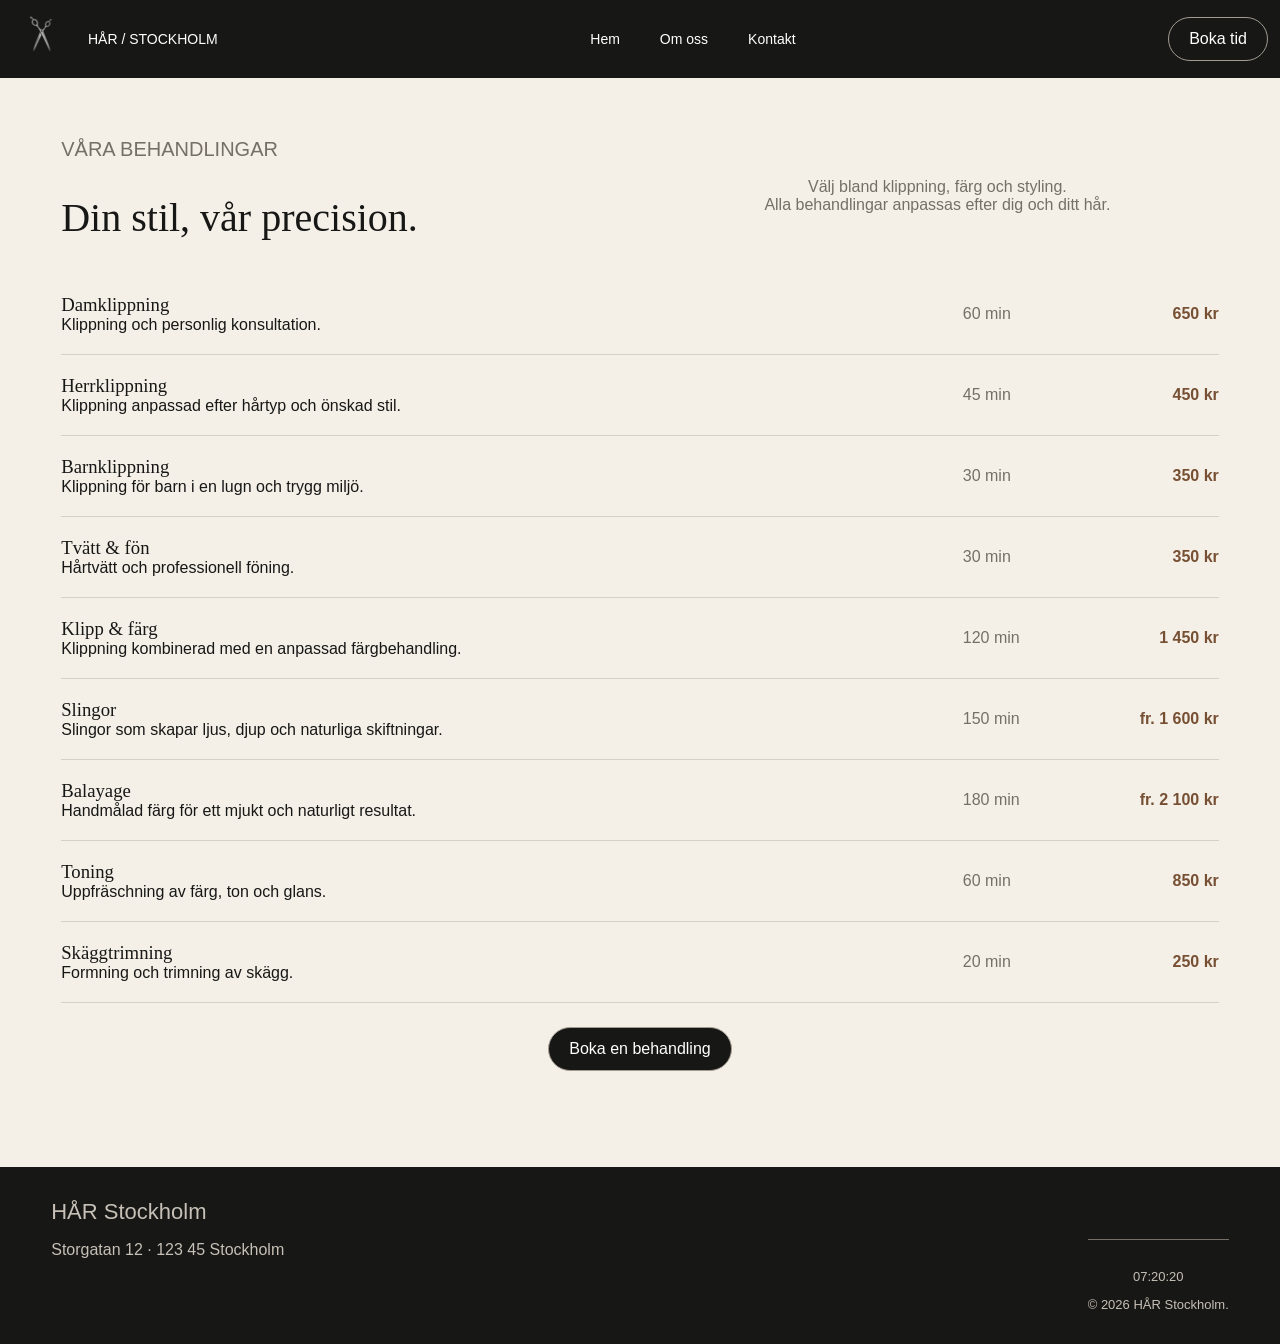
==== behandlingar.html @ 0d1c48df "Add files via upload" ====
<!doctype html>
<html lang="sv">
<head>

  <meta charset="utf-8"><meta name="viewport" content="width=device-width, initial-scale=1">

  <title>HÅR Stockholm — Klippning, färg & styling</title>

  <meta name="description" content="Personlig hårvård i Stockholm. Klippning, färg, slingor och styling av erfarna frisörer.">

  <link rel="icon" type="image/png" href="images/favicon.png">
  <link rel="stylesheet" href="style.css">
  <script src="script.js" defer></script>

<script type="application/ld+json">
    {
    "@context":"https://schema.org",
    "@type":"HairSalon", 
    "name":"HÅR Stockholm",
    "address":{
        "@type":"PostalAddress",
        "streetAddress":"Storgatan 12",
        "addressLocality":"Stockholm",
        "addressCountry":"SE"},
    "openingHours":[
    "Mo-Fr 10:00-19:00",
    "Sa 10:00-15:00"] 
    }
</script>

</head>

<body>

  <header class="site-header">
    <a class="brand" href="index.html">
      <img src="images/s1.png" alt="">
      <span>HÅR / STOCKHOLM

      </span></a>

    <nav class="main-nav" id="main-nav" aria-label="Huvudmeny">
      <ul><li><a href="index.html">Hem</a></li>
        <li><a href="omoss.html">Om oss</a></li>
        <li><a href="contact.html">Kontakt</a></li>
      </ul>
    </nav>

    <a class="header-book" href="bokning.html">Boka tid</a>

    <button class="menu-toggle" id="menyknapp" type="button" onclick="visaMeny()">Meny</button>

  </header>

<body>
    <section class="section" id="behandlingar">

    <!-- Sektionens rubrik -->

    <div class="section-head">
        <div>
            <p class="eyebrow">
                Våra behandlingar
            </p>

            <h2 class="section-title">
                Din stil, vår precision.
            </h2>
        </div>

        <p class="lead">
            Välj bland klippning, färg och styling.<br>
            Alla behandlingar anpassas efter dig och ditt hår.
        </p>
    </div>


    <!-- Lista över behandlingar -->

    <ul class="treatment-list">

        <li class="treatment">
            <div>
                <h3>Damklippning</h3>
                <p>Klippning och personlig konsultation.</p>
            </div>

            <span class="treatment-time">60 min</span>
            <strong class="treatment-price">650 kr</strong>
        </li>

        <li class="treatment">
            <div>
                <h3>Herrklippning</h3>
                <p>Klippning anpassad efter hårtyp och önskad stil.</p>
            </div>

            <span class="treatment-time">45 min</span>
            <strong class="treatment-price">450 kr</strong>
        </li>

        <li class="treatment">
            <div>
                <h3>Barnklippning</h3>
                <p>Klippning för barn i en lugn och trygg miljö.</p>
            </div>

            <span class="treatment-time">30 min</span>
            <strong class="treatment-price">350 kr</strong>
        </li>

        <li class="treatment">
            <div>
                <h3>Tvätt &      fön</h3>
                <p>Hårtvätt och professionell föning.</p>
            </div>

            <span class="treatment-time">30 min</span>
            <strong class="treatment-price">350 kr</strong>
        </li>

        <li class="treatment">
            <div>
                <h3>Klipp & färg</h3>
                <p>Klippning kombinerad med en anpassad färgbehandling.</p>
            </div>

            <span class="treatment-time">120 min</span>
            <strong class="treatment-price">1 450 kr</strong>
        </li>

        <li class="treatment">
            <div>
                <h3>Slingor</h3>
                <p>Slingor som skapar ljus, djup och naturliga skiftningar.</p>
            </div>

            <span class="treatment-time">150 min</span>
            <strong class="treatment-price">fr. 1 600 kr</strong>
        </li>

        <li class="treatment">
            <div>
                <h3>Balayage</h3>
                <p>Handmålad färg för ett mjukt och naturligt resultat.</p>
            </div>

            <span class="treatment-time">180 min</span>
            <strong class="treatment-price">fr. 2 100 kr</strong>
        </li>

        <li class="treatment">
            <div>
                <h3>Toning</h3>
                <p>Uppfräschning av färg, ton och glans.</p>
            </div>

            <span class="treatment-time">60 min</span>
            <strong class="treatment-price">850 kr</strong>
        </li>

        <li class="treatment">
            <div>
                <h3>Skäggtrimning</h3>
                <p>Formning och trimning av skägg.</p>
            </div>

            <span class="treatment-time">20 min</span>
            <strong class="treatment-price">250 kr</strong>
        </li>

    </ul>


    <!-- Länk till bokningssidan -->

    <div class="treatment-action">
        <a class="button" href="bokning.html">Boka en behandling</a>
    </div>

</section>

  <footer class="site-footer">

    <div class="footer-inner">

        <div>

            <strong>HÅR Stockholm</strong>
            <p>Storgatan 12 · 123 45 Stockholm</p>
            
        </div>

      <!-- JavaScript uppdateras från datorns tid för att kolla om salongen har öppet -->

    <div class="footer-copy"><p id="klocka" style="text-align: center;"></p>© 2026 HÅR Stockholm.</div>
  
  </div>

</footer>

</body>
</html>
---- style.css ----
/* Variabler */
:root {
    --ink: #171716;
    --paper: #f4f0e8;
    --paper-bright: #ffffff;
    --copper-dark: #775034;
    --silver: #c6c0b6;
    --silver-dark: #a29c8f;
    --muted: #756f66;
    --line: #d6d0c6;
    --nav-hover: #393733;
    --black: #000000;

    --serif: Georgia, 'Times New Roman', serif;
    --sans: ui-sans-serif, 'Segoe UI', sans-serif;
    --body-font: Arial, sans-serif;

    --smooth: .66s ease;
}

/* Grundstil */
* {
    box-sizing: border-box;
}

body {
    margin: 0;
    background: var(--paper);
    color: var(--ink);
    font-family: var(--body-font);
    font-size: 16px;
}

img {
    display: block;
    max-width: 100%;
}

a {
    color: inherit;
    text-decoration: none;
}

button, input, textarea {
    font: inherit;
}

h1, h2, h3 {
    font-family: var(--serif);
    font-weight: normal;
    cursor: default;
}

.section, .page-hero, .footer-inner {
    width: 92%;
    max-width: 1180px;
    margin: auto;
}

.section, .page-hero {
    padding-top: 40px;
    padding-right: 10px;
    padding-bottom: 40px;
    padding-left: 10px;
}

/* Meny */
.site-header, .brand, .main-nav ul, .hero-actions {
    display: flex;
    align-items: center;
    gap: 16px;
}

.site-header {
    position: sticky;
    min-height: 78px;
    padding: 12px;
    justify-content: space-between;
    flex-wrap: nowrap;
    background: var(--ink);
    color: var(--paper-bright);
}

.brand img {
    width: 60px;
}

.brand span, .main-nav a {
    font-size: 14px;
}

.main-nav ul, .treatment-list {
    margin: 0;
    padding: 0;
    list-style: none;
}

.main-nav a {
    display: block;
    padding-top: 8px;
    padding-right: 12px;
    padding-bottom: 8px;
    padding-left: 12px;
    transition: var(--smooth);
}

.main-nav a:hover, .main-nav a.active {
    background: var(--nav-hover);
    border-radius: 20px;
}

.button, .header-book {
    display: inline-block;
    padding-top: 12px;
    padding-right: 20px;
    padding-bottom: 12px;
    padding-left: 20px;
    border: 1px solid var(--silver-dark);
    border-radius: 25px;
    background: var(--ink);
    color: var(--paper-bright);
    cursor: pointer;
    text-align: center;
    transition: var(--smooth);
}

.button:hover, .header-book:hover {
    background: var(--muted);
    color: var(--paper-bright);
}

.button.light, .button.outline {
    background: var(--paper-bright);
    color: var(--ink);
}

.menu-toggle {
    display: none;
    border: 0;
    background: none;
    color: var(--paper-bright);
    cursor: pointer;
}

/* Rubriker och startsida */
.display {
    margin: 0;
    font-size: 80px;
    line-height: 1.1;
    text-align: center;
}

.display em, .eyebrow, .copy p, .value-card p, .service-name span, .treatment-time {
    color: var(--muted);
}

.eyebrow {
    font-size: 20px;
    text-transform: uppercase;
    cursor: default;
}

.lead {
    max-width: 600px;
    margin-top: 24px;
    margin-right: auto;
    margin-bottom: 24px;
    margin-left: auto;
    color: var(--muted);
    text-align: center;
}

.section-title, .copy h2 {
    font-size: 40px;
}

.hero, .split, .section-head, .visit-grid, .field-grid {
    display: grid;
    grid-template-columns: 1fr 1fr; /* Två likadana kolumner.*/
    gap: 32px;
    align-items: center;
}

.hero {
    background: var(--paper-bright);
}

.hero-copy {
    padding: 60px;
}

.hero-visual, .map-card {
    position: relative;
    align-self: stretch;
    min-height: 300px;
}

.hero-visual > img, .map-card > img {
    position: absolute;
    width: 100%;
    height: 100%;
    object-fit: cover;
}

.map-card > img {
    border-radius: 12px;
    border: 2px solid var(--black);
}

.hero-note, .map-card .button {
    position: absolute;
    right: 20px;
    bottom: 20px;
    border-radius: 12px;
}

.hero-note {
    max-width: 280px;
    margin-right: 20px;
    padding: 16px;
    background: var(--paper);
    color: var(--ink);
}

.hero-note strong, .service-name strong, .service-name span {
    display: block;
}

.ticker {
    overflow: hidden;
    color: var(--ink);
    background: var(--silver);
    box-shadow: 0 0 20px rgba(0,0,0,1);
}

.ticker-track {
    display: flex;
    width: max-content;
    padding-left: 100%; /* Börjar från höger sida */
    animation: ticker 24s linear infinite;
}

.ticker-track span {
    padding-top: 14.4px;
    padding-right: 32px;
    padding-bottom: 14.4px;
    padding-left: 32px;
    font-size: 14.4px;
    font-weight: 400;
    letter-spacing: 5px;
    font-family: var(--sans);
    cursor: default;
}

@keyframes ticker {
    from {
        transform: translateX(0); /* Loopar om när texten åkt hela vägen till vänster */
    }
    to {
        transform: translateX(-100%);
    }
}

/* Kort, bilder och information */
.values-grid {
    display: grid;
    grid-template-columns: 1fr 1fr 1fr;
    gap: 16px;
}

.value-card, .visit-card, .booking-summary, .form-card {
    padding: 24px;
    border: 1px solid var(--line);
    border-radius: 16px;
    background: var(--paper-bright);
    overflow: hidden;
    transition: var(--smooth);
}

.value-card:hover {
    transform: translateY(-5px)
}

.visit-card, .booking-summary {
    background: var(--ink);
    color: var(--paper-bright);
}

.portrait {
    width: 100%;
    height: 500px;
    object-fit: cover;
    border-radius: 12px;
    border: 2px solid var(--black);
    transition: var(--smooth)
}

.portrait:hover {
    transform: translateY(-5px);
}

/* Behandlingar och bokning */
.treatment {
    display: grid;
    grid-template-columns: 1fr 100px 140px;
    gap: 16px;
    align-items: center;
    padding-top: 20px;
    padding-right: 0;
    padding-bottom: 20px;
    padding-left: 0;
    border-bottom: 1px solid var(--line);
}

.treatment h3, .treatment p {
    margin: 0;
}

.treatment-price {
    color: var(--copper-dark);
    text-align: right;
}

.treatment-action {
    margin-top: 24px;
    margin-right: 0;
    margin-bottom: 24px;
    margin-left: 0;
    text-align: center;
}

.booking-shell {
    display: grid;
    grid-template-columns: 1fr 330px;
    gap: 24px;
    align-items: start;
}

.service-option {
    display: grid;
    grid-template-columns: auto 1fr auto;
    gap: 16px;
    align-items: center;
    margin-bottom: 12px;
    padding: 16px;
    border: 1px solid var(--line);
    border-radius: 12px;
    background: var(--paper-bright);
    cursor: pointer;
    transition: var(--smooth);
}

.service-option:hover {
    border-color: var(--silver-dark);
}

.service-option input {
    width: 20px;
    height: 20px;
    accent-color: var(--copper-dark);
}

.summary-row, .visit-row {
    display: flex;
    justify-content: space-between;
    gap: 16px;
    padding-top: 12px;
    padding-right: 0;
    padding-bottom: 12px;
    padding-left: 0;
    border-bottom: 1px solid var(--muted);
}

.booking-summary .button {
    width: 100%;
    margin-top: 20px;
}

/* Kontakt och sidfot */
.form-card {
    max-width: 760px;
    margin: auto;
}

.field {
    margin-bottom: 16px;
}

.field label {
    display: block;
    margin-bottom: 6px;
}

.field input, .field textarea {
    width: 100%;
    padding: 12px;
    border: 1px solid var(--silver-dark);
    border-radius: 8px;
}

.field textarea {
    resize: none;
}

.form-status, .booking-message {
    min-height: 24px;
}

.site-footer {
    margin-top: 32px;
    padding-top: 32px;
    padding-right: 0;
    padding-bottom: 32px;
    padding-left: 0;
    background: var(--ink);
    color: var(--silver);
    cursor: default;
}

.footer-inner {
    display: grid;
    grid-template-columns: 1fr auto;
    gap: 24px;
}

.footer-inner strong {
    color: var(--silver);
    font-size: 22px;
    font-weight: 200;
    cursor: default;
}

.footer-copy {
    padding-top: 16px;
    border-top: 1px solid var(--muted);
    font-size: 13px;
    margin-top: 40px;
    cursor: default;
}

/* Mobil och surfplatta */

@media (max-width: 1000px) {
    .menu-toggle {
        display: block;
    }

    .header-book, .main-nav {
        display: none;
    }

    .main-nav {
        position: absolute;
        top: 100%;
        left: 0;
        width: 100%;
        background: var(--ink);
    }

    .main-nav ul {
        display: block;
        padding: 16px;
    }

    .hero, .split, .section-head, .visit-grid, .booking-shell {
        grid-template-columns: 1fr;
    }

    .display {
        font-size: 60px;
    }
}

@media (max-width: 700px) {
    .values-grid, .field-grid, .footer-inner {
        grid-template-columns: 1fr;
    }

    .display {
        font-size: 48px;
    }

    .section-title, .copy h2 {
        font-size: 32px;
    }

    .hero-copy {
        padding-top: 40px;
        padding-right: 20px;
        padding-bottom: 40px;
        padding-left: 20px;
    }

    .treatment, .service-option {
        grid-template-columns: auto 1fr;
    }

    .treatment > div {
        /* Börja i första kolumnen och täck båda kolumnerna. */
        grid-column-start: 1;
        grid-column-end: span 2;
    }

    .service-price {
        /* Placera priset i andra kolumnen. */
        grid-column-start: 2;
    }

    .hero-visual, .map-card {
        min-height: 360px;
    }

    .portrait {
        height: 360px;
    }
}
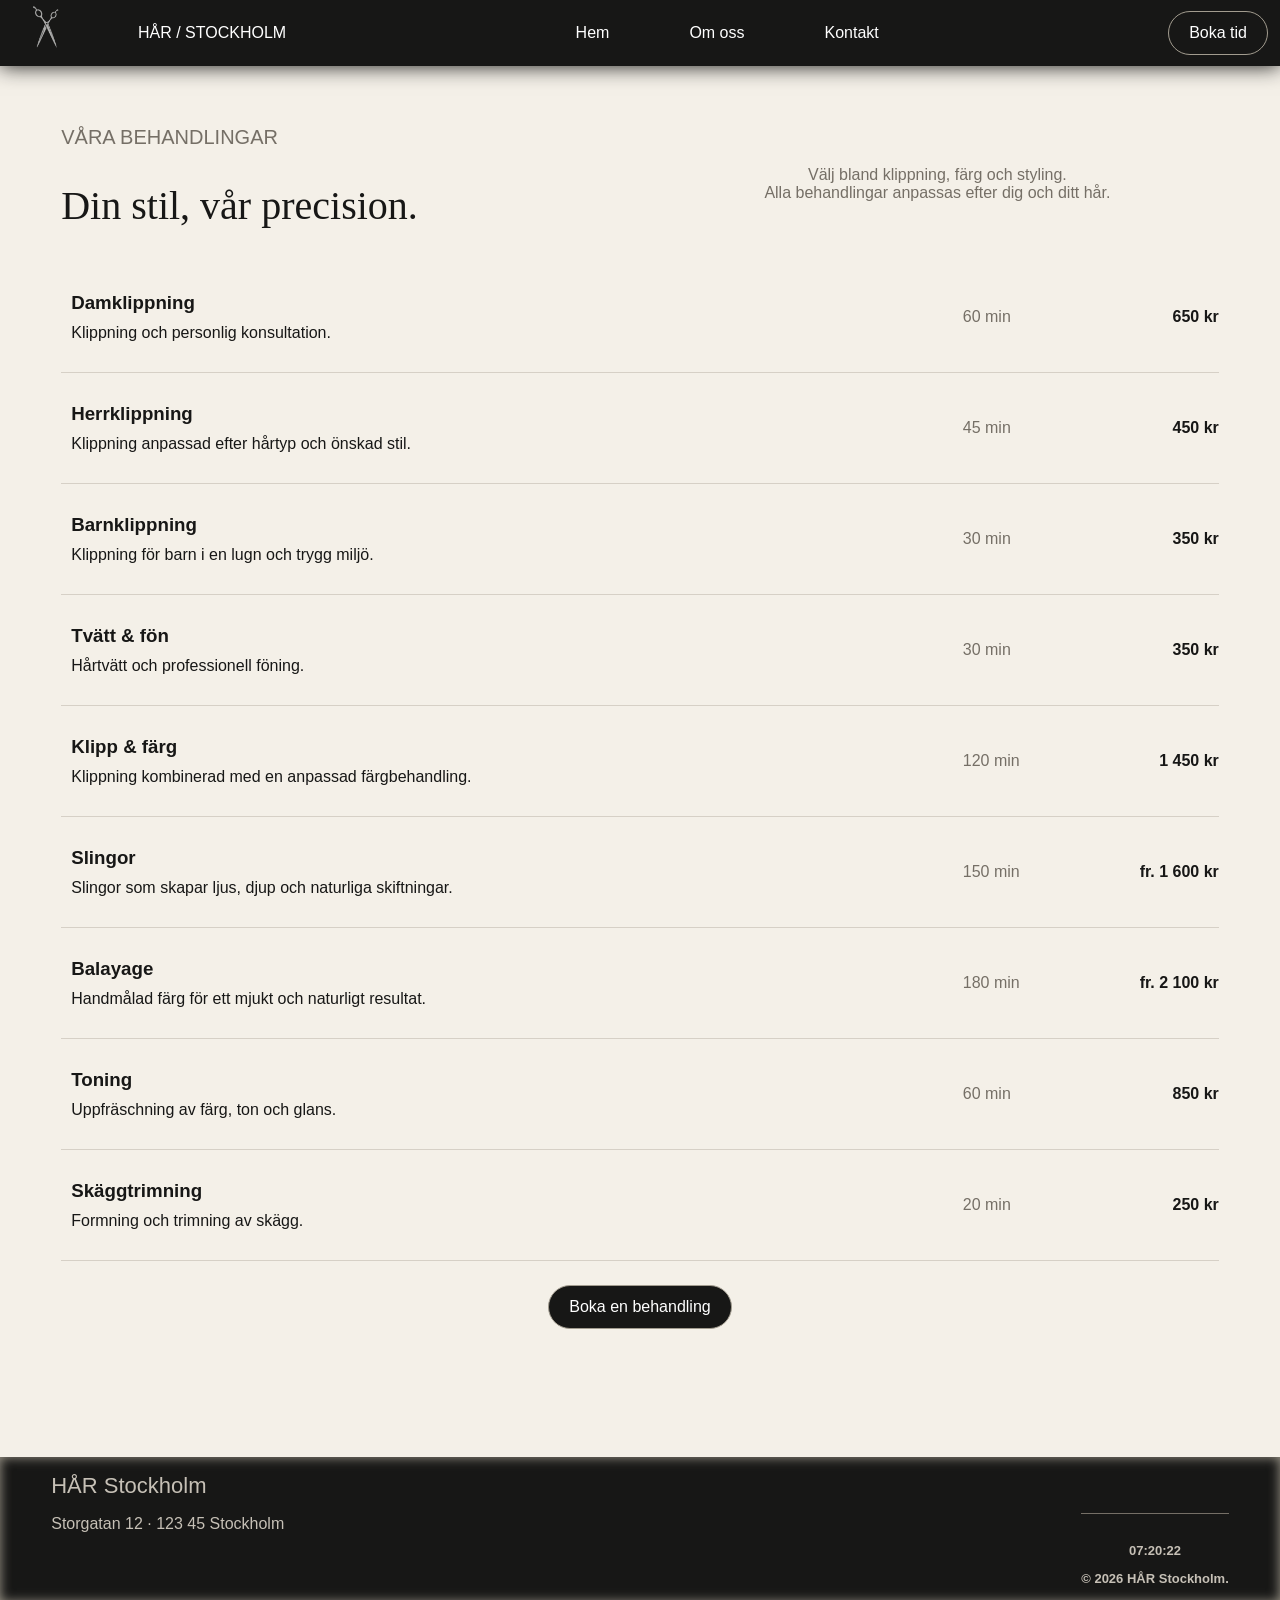
==== commit 827ed184: "Fix formatting of treatment title in behandlingar.html" ====
--- a/behandlingar.html
+++ b/behandlingar.html
@@ -111,7 +111,7 @@
 
         <li class="treatment">
             <div>
-                <h3>Tvätt &      fön</h3>
+                <h3>Tvätt & fön</h3>
                 <p>Hårtvätt och professionell föning.</p>
             </div>
 
@@ -200,4 +200,4 @@
 </footer>
 
 </body>
-</html>+</html>
--- a/style.css
+++ b/style.css
@@ -3,12 +3,11 @@
     --ink: #171716;
     --paper: #f4f0e8;
     --paper-bright: #ffffff;
-    --copper-dark: #775034;
     --silver: #c6c0b6;
     --silver-dark: #a29c8f;
     --muted: #756f66;
     --line: #d6d0c6;
-    --nav-hover: #393733;
+    --nav-hover: #6e6b64;
     --black: #000000;
 
     --serif: Georgia, 'Times New Roman', serif;
@@ -65,28 +64,31 @@
 }
 
 /* Meny */
-.site-header, .brand, .main-nav ul, .hero-actions {
+.site-header, .brand, .main-nav ul {
     display: flex;
     align-items: center;
-    gap: 16px;
+    gap: 56px;
 }
 
 .site-header {
     position: sticky;
-    min-height: 78px;
+    top: 0;
+    z-index: 100;
+    max-height: 66px;
     padding: 12px;
     justify-content: space-between;
     flex-wrap: nowrap;
     background: var(--ink);
     color: var(--paper-bright);
+    box-shadow: 0px 0px 20px var(--ink);
 }
 
 .brand img {
-    width: 60px;
+    width: 70px;
 }
 
 .brand span, .main-nav a {
-    font-size: 14px;
+    font-size: 16px;
 }
 
 .main-nav ul, .treatment-list {
@@ -105,7 +107,7 @@
 }
 
 .main-nav a:hover, .main-nav a.active {
-    background: var(--nav-hover);
+    background: var(--silver-dark);
     border-radius: 20px;
 }
 
@@ -176,13 +178,14 @@
 
 .hero, .split, .section-head, .visit-grid, .field-grid {
     display: grid;
-    grid-template-columns: 1fr 1fr; /* Två likadana kolumner.*/
+    grid-template-columns: 1fr 1fr;
     gap: 32px;
     align-items: center;
 }
 
 .hero {
-    background: var(--paper-bright);
+    background: var(--paper);
+    box-shadow: inset 0 0 10px var(--black);
 }
 
 .hero-copy {
@@ -205,6 +208,7 @@
 .map-card > img {
     border-radius: 12px;
     border: 2px solid var(--black);
+    box-shadow: 0px 0px 5px var(--black);
 }
 
 .hero-note, .map-card .button {
@@ -220,6 +224,7 @@
     padding: 16px;
     background: var(--paper);
     color: var(--ink);
+    box-shadow: inset 0 0 8px var(--black);
 }
 
 .hero-note strong, .service-name strong, .service-name span {
@@ -230,7 +235,7 @@
     overflow: hidden;
     color: var(--ink);
     background: var(--silver);
-    box-shadow: 0 0 20px rgba(0,0,0,1);
+    box-shadow: inset 0 0 10px rgba(0, 0, 0, 0.5);
 }
 
 .ticker-track {
@@ -241,13 +246,13 @@
 }
 
 .ticker-track span {
-    padding-top: 14.4px;
+    padding-top: 14px;
     padding-right: 32px;
-    padding-bottom: 14.4px;
+    padding-bottom: 14px;
     padding-left: 32px;
-    font-size: 14.4px;
+    font-size: 14px;
     font-weight: 400;
-    letter-spacing: 5px;
+    letter-spacing: 3px;
     font-family: var(--sans);
     cursor: default;
 }
@@ -275,6 +280,7 @@
     background: var(--paper-bright);
     overflow: hidden;
     transition: var(--smooth);
+    box-shadow: inset 0 0 10px var(--silver);
 }
 
 .value-card:hover {
@@ -312,13 +318,22 @@
     border-bottom: 1px solid var(--line);
 }
 
-.treatment h3, .treatment p {
-    margin: 0;
+.treatment h3 {
+    margin: 10px;
+    font-weight: bold;
+    font-family: var(--sans);
+}
+
+.treatment p {
+    margin: 10px;
+    cursor: default;
+    font-family: var(--sans);
 }
 
 .treatment-price {
-    color: var(--copper-dark);
+    color: var(--ink);
     text-align: right;
+    cursor: default;
 }
 
 .treatment-action {
@@ -351,13 +366,13 @@
 }
 
 .service-option:hover {
-    border-color: var(--silver-dark);
+    border-color: var(--ink);
 }
 
 .service-option input {
     width: 20px;
     height: 20px;
-    accent-color: var(--copper-dark);
+    accent-color: var(--silver);
 }
 
 .summary-row, .visit-row {
@@ -378,7 +393,7 @@
 
 /* Kontakt och sidfot */
 .form-card {
-    max-width: 760px;
+    max-width: 768px;
     margin: auto;
 }
 
@@ -395,7 +410,7 @@
     width: 100%;
     padding: 12px;
     border: 1px solid var(--silver-dark);
-    border-radius: 8px;
+    border-radius: 12px;
 }
 
 .field textarea {
@@ -407,14 +422,13 @@
 }
 
 .site-footer {
-    margin-top: 32px;
-    padding-top: 32px;
-    padding-right: 0;
-    padding-bottom: 32px;
-    padding-left: 0;
+    margin-top: 64px;
+    padding-top: 16px;
+    padding-bottom: 16px;
     background: var(--ink);
     color: var(--silver);
     cursor: default;
+    box-shadow: inset 0 0 12px var(--silver-dark);
 }
 
 .footer-inner {
@@ -434,6 +448,7 @@
     padding-top: 16px;
     border-top: 1px solid var(--muted);
     font-size: 13px;
+    font-weight: bold;
     margin-top: 40px;
     cursor: default;
 }
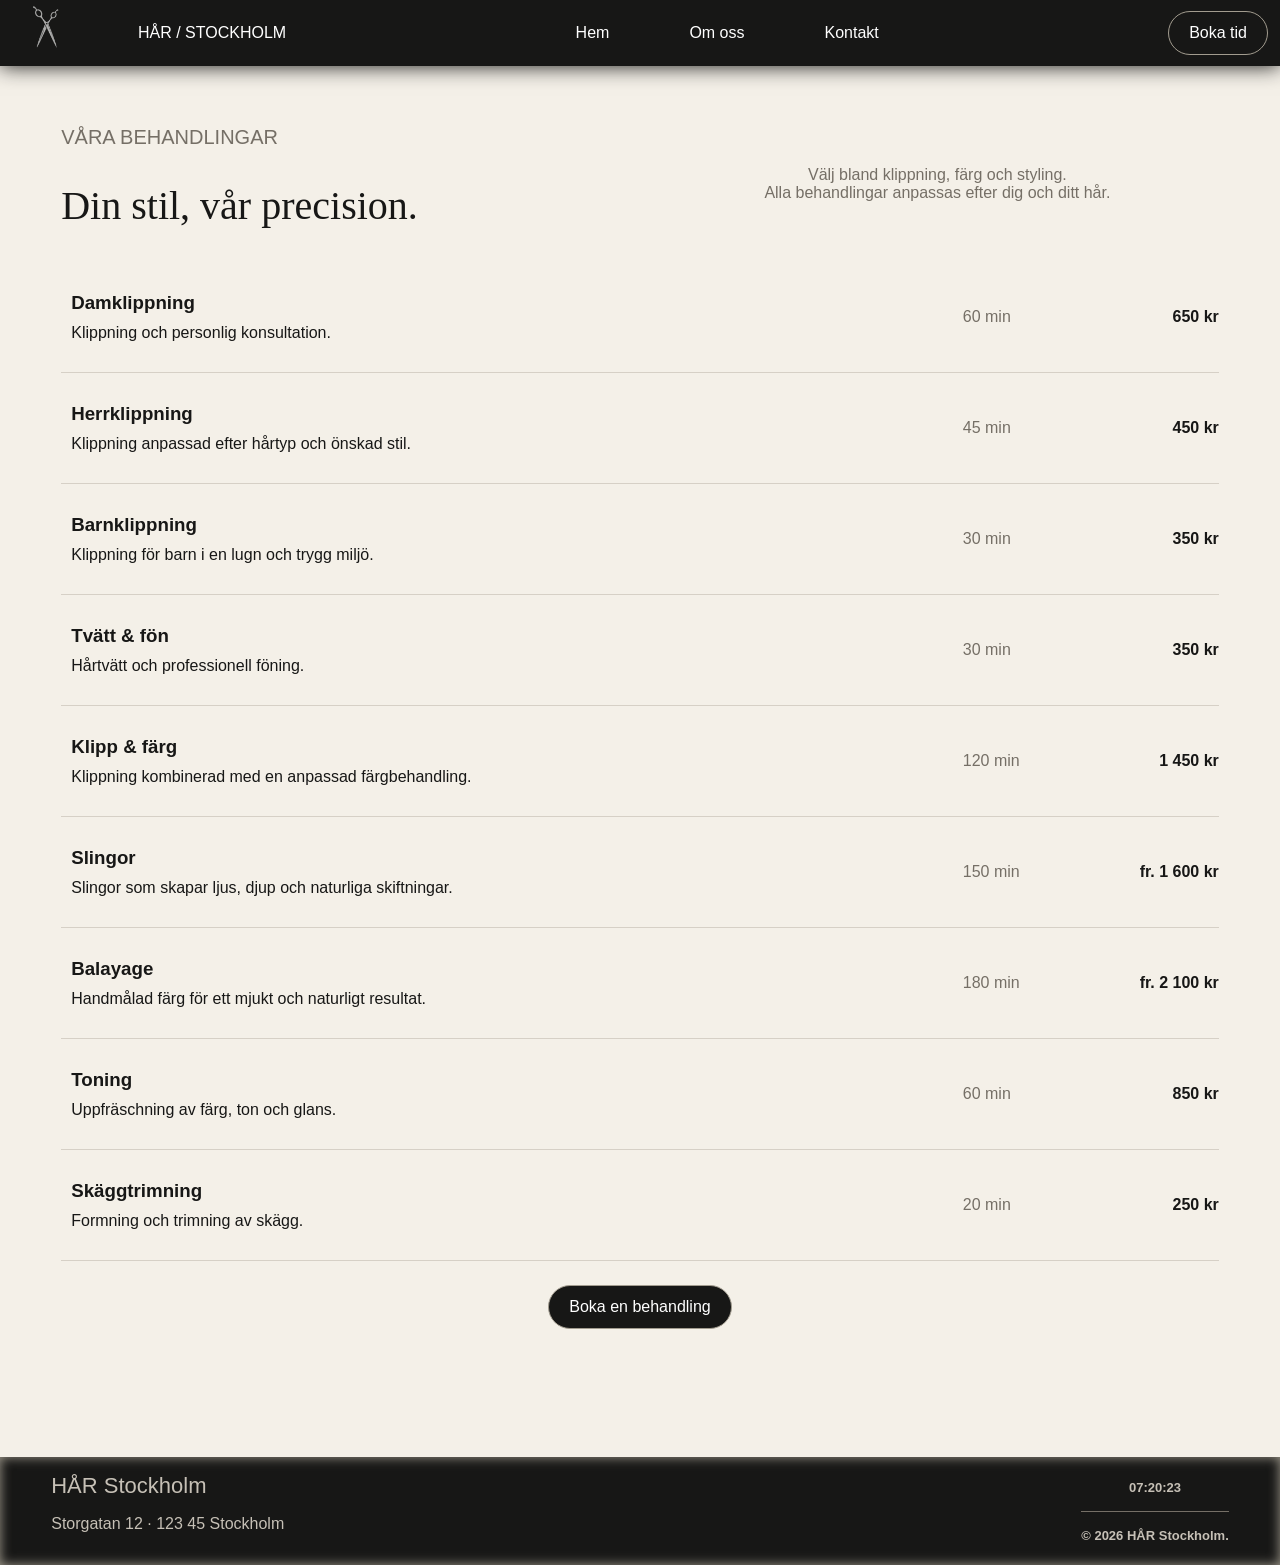
==== commit e573c64d: "Fix formatting and structure in behandlingar.html" ====
--- a/behandlingar.html
+++ b/behandlingar.html
@@ -111,7 +111,7 @@
 
         <li class="treatment">
             <div>
-                <h3>Tvätt & fön</h3>
+                <h3>Tvätt &      fön</h3>
                 <p>Hårtvätt och professionell föning.</p>
             </div>
 
@@ -180,23 +180,23 @@
 
 </section>
 
-  <footer class="site-footer">
-
+<footer class="site-footer">
     <div class="footer-inner">
 
         <div>
-
             <strong>HÅR Stockholm</strong>
             <p>Storgatan 12 · 123 45 Stockholm</p>
-            
         </div>
 
-      <!-- JavaScript uppdateras från datorns tid för att kolla om salongen har öppet -->
-
-    <div class="footer-copy"><p id="klocka" style="text-align: center;"></p>© 2026 HÅR Stockholm.</div>
-  
-  </div>
-
+        <div class="footer-right">
+            <p id="klocka"></p>
+
+            <div class="footer-copy">
+                © 2026 HÅR Stockholm.
+            </div>
+        </div>
+
+    </div>
 </footer>
 
 </body>
--- a/style.css
+++ b/style.css
@@ -434,7 +434,19 @@
 .footer-inner {
     display: grid;
     grid-template-columns: 1fr auto;
+    align-items: center;
     gap: 24px;
+}
+
+.footer-right {
+    text-align: center;
+}
+
+#klocka {
+    margin-top: 0;
+    margin-bottom: 16px;
+    font-size: 13px;
+    font-weight: bold;
 }
 
 .footer-inner strong {
@@ -449,7 +461,7 @@
     border-top: 1px solid var(--muted);
     font-size: 13px;
     font-weight: bold;
-    margin-top: 40px;
+    margin-top: 0;
     cursor: default;
 }
 
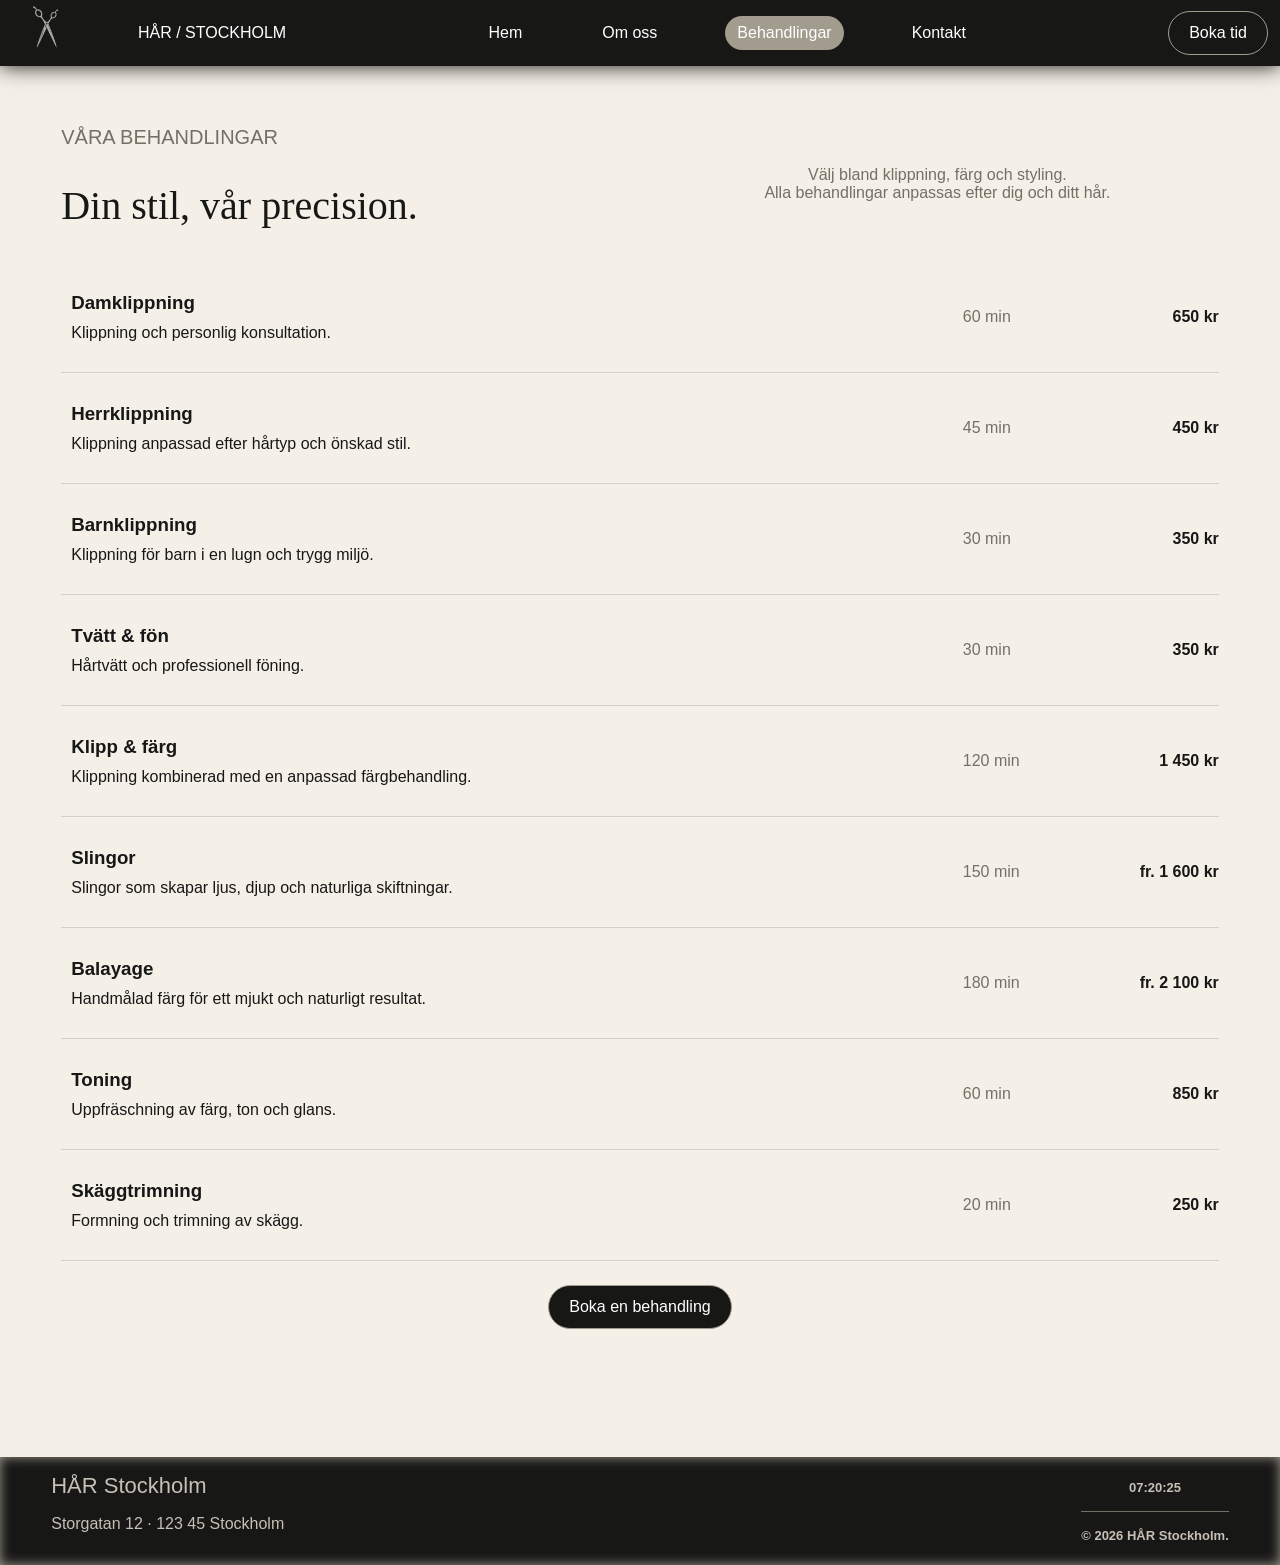
==== commit 47683321: "Update HTML structure and SEO metadata" ====
--- a/behandlingar.html
+++ b/behandlingar.html
@@ -8,24 +8,26 @@
 
   <meta name="description" content="Personlig hårvård i Stockholm. Klippning, färg, slingor och styling av erfarna frisörer.">
 
-  <link rel="icon" type="image/png" href="images/favicon.png">
+  <link rel="icon" href="images/favicon.png">
+
   <link rel="stylesheet" href="style.css">
-  <script src="script.js" defer></script>
-
-<script type="application/ld+json">
-    {
-    "@context":"https://schema.org",
-    "@type":"HairSalon", 
-    "name":"HÅR Stockholm",
-    "address":{
-        "@type":"PostalAddress",
-        "streetAddress":"Storgatan 12",
-        "addressLocality":"Stockholm",
-        "addressCountry":"SE"},
-    "openingHours":[
-    "Mo-Fr 10:00-19:00",
-    "Sa 10:00-15:00"] 
-    }
+  <script src="script.js"></script>
+
+<!-- SEO -->
+<script type="application/ld+json"> 
+{
+"@context":"https://schema.org",
+"@type":"HairSalon", 
+"name":"HÅR Stockholm",
+"address":{
+"@type":"PostalAddress",
+"streetAddress":"Storgatan 12",
+"addressLocality":"Stockholm",
+"addressCountry":"SE"},
+"openingHours":[
+"Mo-Fr 10:00-18:00",
+"Sa 10:00-18:00"] 
+}
 </script>
 
 </head>
@@ -42,6 +44,7 @@
     <nav class="main-nav" id="main-nav" aria-label="Huvudmeny">
       <ul><li><a href="index.html">Hem</a></li>
         <li><a href="omoss.html">Om oss</a></li>
+        <li><a class="active" href="behandlingar.html">Behandlingar</a></li>
         <li><a href="contact.html">Kontakt</a></li>
       </ul>
     </nav>
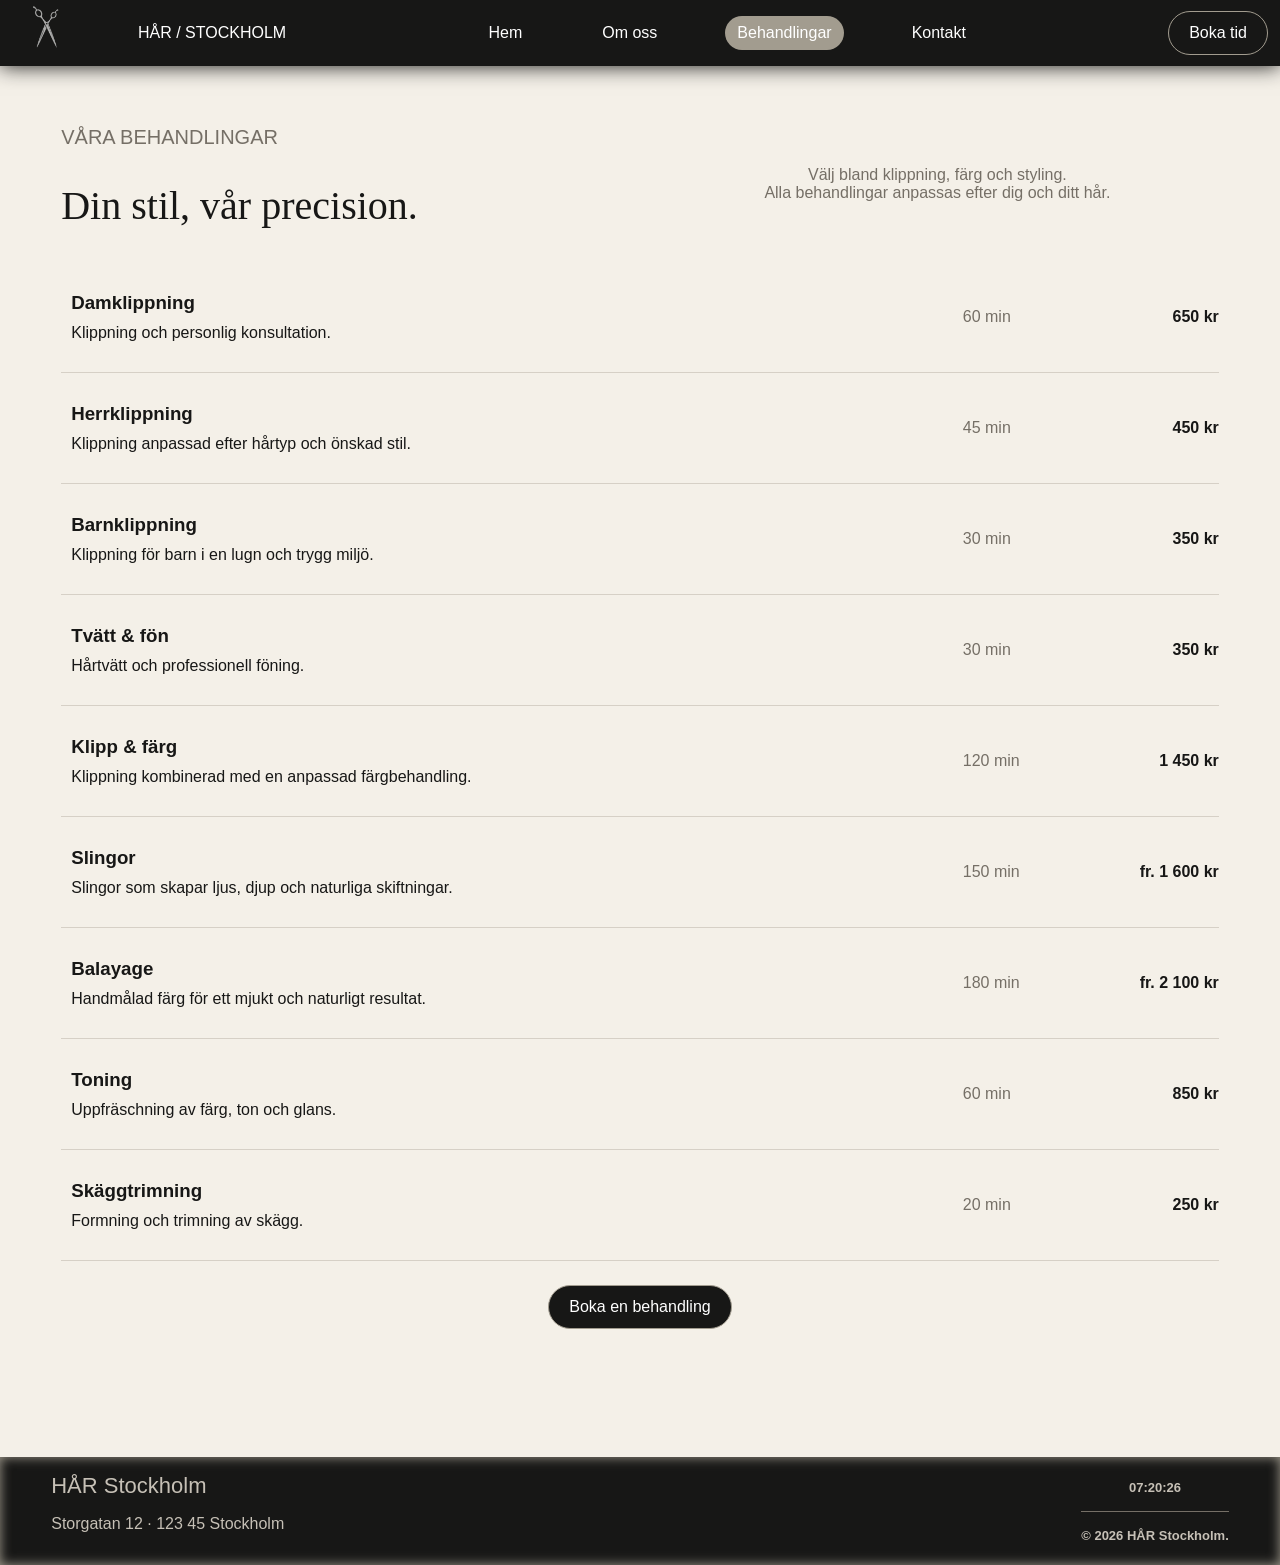
==== commit 277f79da: "Rätta HTML-fel och visa rätt öppningsdag när salongen är stängd" ====
--- a/behandlingar.html
+++ b/behandlingar.html
@@ -55,7 +55,7 @@
 
   </header>
 
-<body>
+<main id="main">
     <section class="section" id="behandlingar">
 
     <!-- Sektionens rubrik -->
@@ -182,6 +182,7 @@
     </div>
 
 </section>
+</main>
 
 <footer class="site-footer">
     <div class="footer-inner">
--- a/style.css
+++ b/style.css
@@ -23,7 +23,7 @@
 }
 
 body {
-    margin: 0;
+    margin: 0; /* Tar bort "luft" utanför kanten på alla fyra sidor */
     background: var(--paper);
     color: var(--ink);
     font-family: var(--body-font);
@@ -31,7 +31,7 @@
 }
 
 img {
-    display: block;
+    display: block; /* Visar som ett block, normalt på en egen rad. */
     max-width: 100%;
 }
 
@@ -41,7 +41,7 @@
 }
 
 button, input, textarea {
-    font: inherit;
+    font: inherit; /* Ärver textinställningarna från sin förälder */
 }
 
 h1, h2, h3 {
@@ -53,12 +53,12 @@
 .section, .page-hero, .footer-inner {
     width: 92%;
     max-width: 1180px;
-    margin: auto;
+    margin: auto; /* centrerar vågrätt med automatiska sidomarginaler. */
 }
 
 .section, .page-hero {
     padding-top: 40px;
-    padding-right: 10px;
+    padding-right: 10px; 
     padding-bottom: 40px;
     padding-left: 10px;
 }
@@ -71,13 +71,13 @@
 }
 
 .site-header {
-    position: sticky;
-    top: 0;
-    z-index: 100;
+    position: sticky; /* Låser header-menyn så att den stannar kvar när användaren scrollar. */
+    top: 0; /* Behövs i samband med 'position: sticky' för att få headern att följa med vid scrollning */
+    z-index: 100; /* Gör så att headern täcker över andra element på sidan istället för att försvinna bakom vissa element */
     max-height: 66px;
     padding: 12px;
-    justify-content: space-between;
-    flex-wrap: nowrap;
+    justify-content: space-between; /* Fördelar ledigt utrymme mellan elementen på raden */
+    flex-wrap: nowrap; /* Håller flex-elementen på en rad. */
     background: var(--ink);
     color: var(--paper-bright);
     box-shadow: 0px 0px 20px var(--ink);
@@ -94,7 +94,7 @@
 .main-nav ul, .treatment-list {
     margin: 0;
     padding: 0;
-    list-style: none;
+    list-style: none; /* Tar bort punkterna från listan. */
 }
 
 .main-nav a {
@@ -112,7 +112,7 @@
 }
 
 .button, .header-book {
-    display: inline-block;
+    display: inline-block; /* Ligger på textraden men kan ha egen bredd, höjd och padding. */
     padding-top: 12px;
     padding-right: 20px;
     padding-bottom: 12px;
@@ -137,8 +137,8 @@
 }
 
 .menu-toggle {
-    display: none;
-    border: 0;
+    display: none; /* Döljer elementet. */
+    border: 0; /* Tar bort kanten. */
     background: none;
     color: var(--paper-bright);
     cursor: pointer;
@@ -148,7 +148,7 @@
 .display {
     margin: 0;
     font-size: 80px;
-    line-height: 1.1;
+    line-height: 1.1; /* "Drar ut" storleken vertikalt på startsidan så att den stora texten inte blir ihoptryckt. */
     text-align: center;
 }
 
@@ -164,12 +164,15 @@
 
 .lead {
     max-width: 600px;
+
     margin-top: 24px;
-    margin-right: auto;
+    margin-right: auto; /* Låter webbläsaren fördela ledigt utrymme */
     margin-bottom: 24px;
-    margin-left: auto;
+    margin-left: auto; /* Samma som 'margin-right' */
+
     color: var(--muted);
     text-align: center;
+    cursor: default;
 }
 
 .section-title, .copy h2 {
@@ -178,7 +181,7 @@
 
 .hero, .split, .section-head, .visit-grid, .field-grid {
     display: grid;
-    grid-template-columns: 1fr 1fr;
+    grid-template-columns: 1fr 1fr; /* Två kolumner med lika stora delar. */
     gap: 32px;
     align-items: center;
 }
@@ -193,22 +196,35 @@
 }
 
 .hero-visual, .map-card {
-    position: relative;
-    align-self: stretch;
+    position: relative; /* Låter innehåll med 'position: absolute' placeras utifrån denna ruta. */
+    align-self: stretch; /* Sträcker elementet för att fylla radens höjd. */
     min-height: 300px;
-}
-
-.hero-visual > img, .map-card > img {
-    position: absolute;
+    overflow: hidden;
+}
+
+.hero-visual > img {
+    position: absolute; /* Placeras utifrån närmaste positionerade förälder. */
     width: 100%;
     height: 100%;
+}
+
+.map-card > img {
+    width: 100%;
+    height: 100%;
+
     object-fit: cover;
-}
-
-.map-card > img {
+    opacity: .75;
+    transition: 1.66s ease;
+}
+
+.map-card {
     border-radius: 12px;
     border: 2px solid var(--black);
-    box-shadow: 0px 0px 5px var(--black);
+    box-shadow: 0 0 15px var(--black);
+}
+
+.map-card > img:hover {
+    transform: scale(1.75)
 }
 
 .hero-note, .map-card .button {
@@ -228,11 +244,11 @@
 }
 
 .hero-note strong, .service-name strong, .service-name span {
-    display: block;
+    display: block; /* Visar texten på en egen rad undertill istället för bredvid. Ungefär som <br> */
 }
 
 .ticker {
-    overflow: hidden;
+    overflow: hidden; /* Begränsar / skär av rutan så den ej stretchar ut hela hemsidan. */
     color: var(--ink);
     background: var(--silver);
     box-shadow: inset 0 0 10px rgba(0, 0, 0, 0.5);
@@ -240,9 +256,9 @@
 
 .ticker-track {
     display: flex;
-    width: max-content;
-    padding-left: 100%; /* Börjar från höger sida */
-    animation: ticker 24s linear infinite;
+    width: max-content; /* Håller texten låst på en enda rad istället för att texten staplas ovanpå varandra */
+    padding-left: 100%; /* Gör så att den animerade texten börjar från allra längst till höger. Hade det varit 50% så hade texten startat från mitten av sidan. */
+    animation: ticker 24s linear infinite; /* Kör animationen i 24 sekunder innan den börjar om. 'infinite' gör att det loopar förevigt, 'linear' håller den linjär */
 }
 
 .ticker-track span {
@@ -257,19 +273,20 @@
     cursor: default;
 }
 
+.ticker:hover .ticker-track {
+    animation-play-state: paused; /* Pausar animationen vid hover  */
+}
+
 @keyframes ticker {
-    from {
-        transform: translateX(0); /* Loopar om när texten åkt hela vägen till vänster */
-    }
     to {
-        transform: translateX(-100%);
+        transform: translateX(-100%); /* Flyttar texten åt vänster. */
     }
 }
 
 /* Kort, bilder och information */
 .values-grid {
     display: grid;
-    grid-template-columns: 1fr 1fr 1fr;
+    grid-template-columns: 1fr 1fr 1fr; /* Tre kolumner med lika stora delar. */
     gap: 16px;
 }
 
@@ -278,13 +295,13 @@
     border: 1px solid var(--line);
     border-radius: 16px;
     background: var(--paper-bright);
-    overflow: hidden;
+    overflow: hidden; /* Döljer innehåll som sticker ut utanför rutorna. */
     transition: var(--smooth);
     box-shadow: inset 0 0 10px var(--silver);
 }
 
 .value-card:hover {
-    transform: translateY(-5px)
+    transform: translateY(-5px) /* Flyttar elementet 5px uppåt. */
 }
 
 .visit-card, .booking-summary {
@@ -305,10 +322,18 @@
     transform: translateY(-5px);
 }
 
+.phone-number {
+    font-size: large; 
+    font-weight: 400; 
+    text-align: left;
+    color: var(--silver);
+    cursor: default;
+}
+
 /* Behandlingar och bokning */
 .treatment {
     display: grid;
-    grid-template-columns: 1fr 100px 140px;
+    grid-template-columns: 1fr 100px 140px; /* Flexibel textkolumn. '100px' för "tid" och '140px' för "pris" */
     gap: 16px;
     align-items: center;
     padding-top: 20px;
@@ -346,14 +371,14 @@
 
 .booking-shell {
     display: grid;
-    grid-template-columns: 1fr 330px;
+    grid-template-columns: 1fr 330px; /* Två kolumner, högerkolumnen är 330px. */
     gap: 24px;
     align-items: start;
 }
 
 .service-option {
     display: grid;
-    grid-template-columns: auto 1fr auto;
+    grid-template-columns: auto 1fr auto; /* Ytterkolumner efter innehållet. Mitten får ledigt utrymme. */
     gap: 16px;
     align-items: center;
     margin-bottom: 12px;
@@ -372,7 +397,7 @@
 .service-option input {
     width: 20px;
     height: 20px;
-    accent-color: var(--silver);
+    accent-color: var(--silver); /* Färg på radioknappens markering. */
 }
 
 .summary-row, .visit-row {
@@ -394,7 +419,7 @@
 /* Kontakt och sidfot */
 .form-card {
     max-width: 768px;
-    margin: auto;
+    margin: auto; /* Centrerar vågrätt med automatiska sidomarginaler. */
 }
 
 .field {
@@ -414,7 +439,7 @@
 }
 
 .field textarea {
-    resize: none;
+    resize: none; /* Hindrar användaren från att ändra textrutans storlek. */
 }
 
 .form-status, .booking-message {
@@ -433,7 +458,7 @@
 
 .footer-inner {
     display: grid;
-    grid-template-columns: 1fr auto;
+    grid-template-columns: 1fr auto; /* Vänsterkolumnen får ledigt utrymme, höger följer innehållet. */
     align-items: center;
     gap: 24px;
 }
@@ -467,18 +492,20 @@
 
 /* Mobil och surfplatta */
 
+/* Reglerna nedan gäller när fönstret är högst 1000px brett. */
+
 @media (max-width: 1000px) {
     .menu-toggle {
         display: block;
     }
 
     .header-book, .main-nav {
-        display: none;
+        display: none; /* Döljer elementet. */
     }
 
     .main-nav {
         position: absolute;
-        top: 100%;
+        top: 100%; /* Placerar mobilmenyn direkt under förälderns höjd. */
         left: 0;
         width: 100%;
         background: var(--ink);
@@ -490,13 +517,15 @@
     }
 
     .hero, .split, .section-head, .visit-grid, .booking-shell {
-        grid-template-columns: 1fr;
+        grid-template-columns: 1fr; /* En kolumn; innehållet staplas på höjden. */
     }
 
     .display {
         font-size: 60px;
     }
 }
+
+/* Reglerna nedan gäller när fönstret är högst 700px brett. */
 
 @media (max-width: 700px) {
     .values-grid, .field-grid, .footer-inner {
@@ -523,14 +552,12 @@
     }
 
     .treatment > div {
-        /* Börja i första kolumnen och täck båda kolumnerna. */
-        grid-column-start: 1;
-        grid-column-end: span 2;
+        grid-column-start: 1; /* Börjar i kolumn 1 */
+        grid-column-end: span 2; /* Elementet täcker två kolumner. */
     }
 
     .service-price {
-        /* Placera priset i andra kolumnen. */
-        grid-column-start: 2;
+        grid-column-start: 2; /* Börjar i kolumn 2 och placerar priset i andra kolumnen. */
     }
 
     .hero-visual, .map-card {
